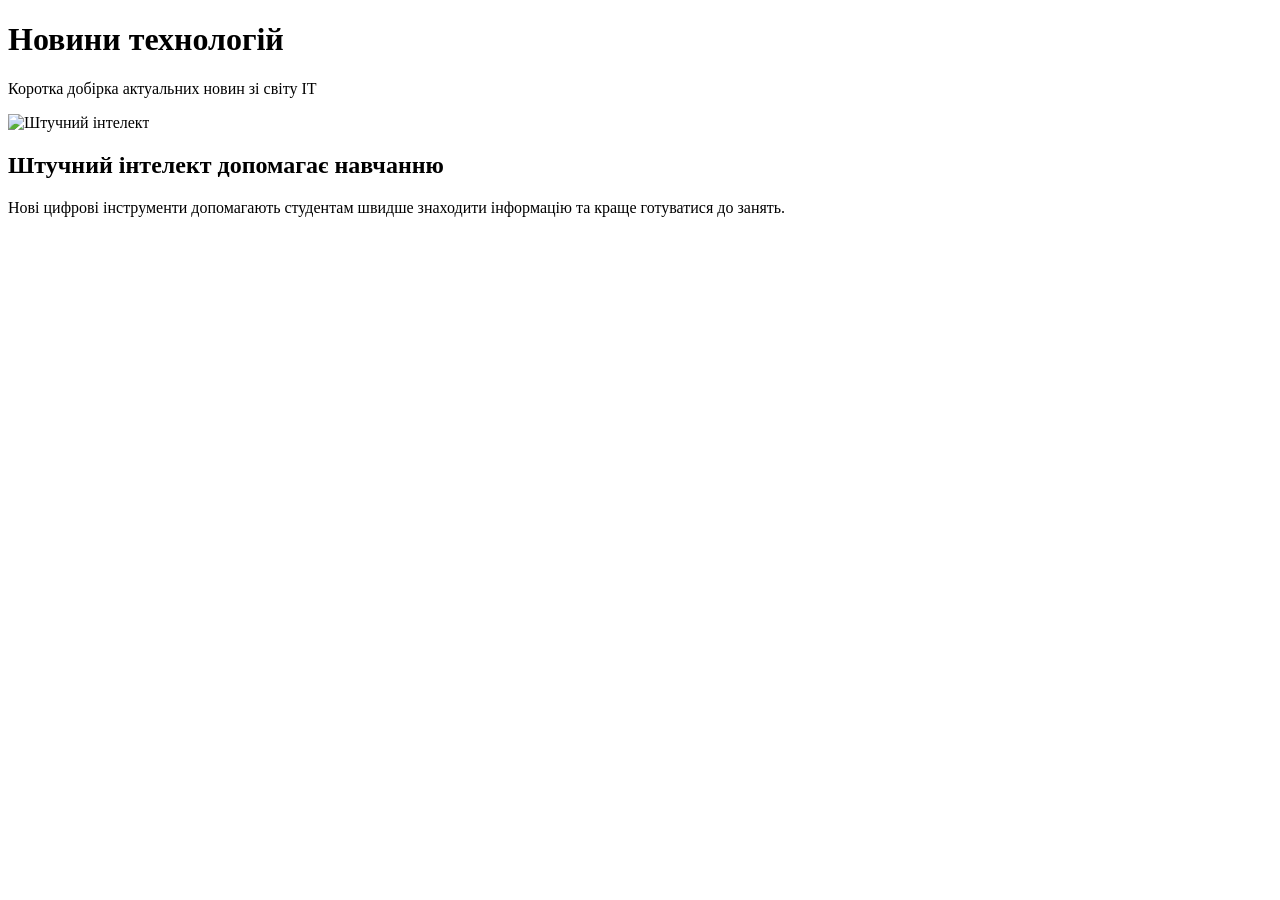
==== ipz244_sov/index.html @ 94b10061 "feat: add news page structure" ====
<!doctype html>
<html lang="uk">
<head>
    <meta charset="UTF-8" />
    <title>Новини технологій</title>
    <link rel="stylesheet" href="style.css" />
</head>
<body>
<header class="header">
    <h1>Новини технологій</h1>
    <p>Коротка добірка актуальних новин зі світу ІТ</p>
</header>

<main class="news-list">
    <article class="news-card">
        <img src="images/news-1.svg" alt="Штучний інтелект" />
        <div>
            <h2>Штучний інтелект допомагає навчанню</h2>
            <p>Нові цифрові інструменти допомагають студентам швидше знаходити інформацію та краще готуватися до занять.</p>
        </div>
    </article>
</main>
</body>
</html>
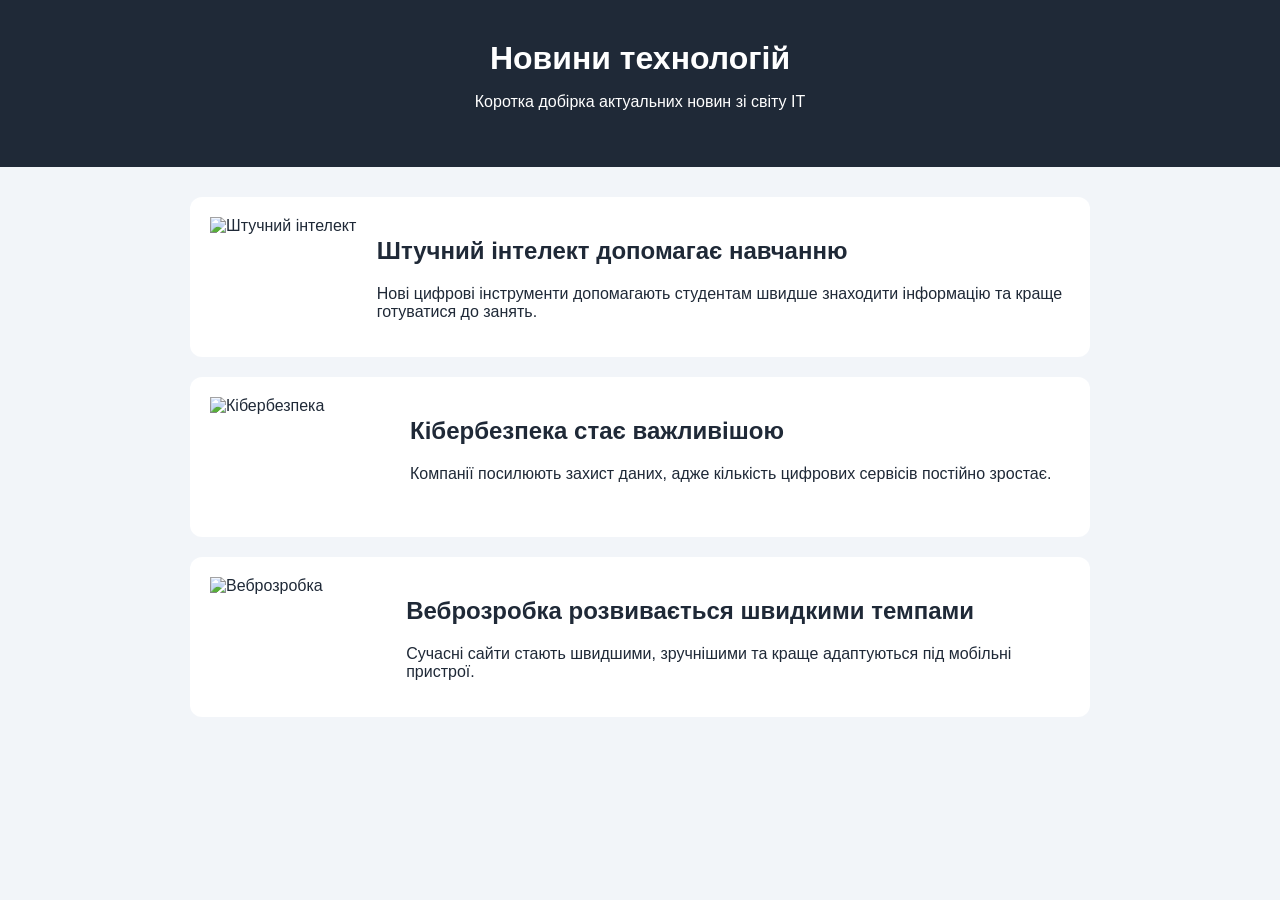
==== commit c75c10d0: "feat: add more news cards" ====
--- a/ipz244_sov/index.html
+++ b/ipz244_sov/index.html
@@ -19,6 +19,21 @@
             <p>Нові цифрові інструменти допомагають студентам швидше знаходити інформацію та краще готуватися до занять.</p>
         </div>
     </article>
+    <article class="news-card">
+        <img src="images/news-2.svg" alt="Кібербезпека" />
+        <div>
+            <h2>Кібербезпека стає важливішою</h2>
+            <p>Компанії посилюють захист даних, адже кількість цифрових сервісів постійно зростає.</p>
+        </div>
+    </article>
+
+    <article class="news-card">
+        <img src="images/news-3.svg" alt="Веброзробка" />
+        <div>
+            <h2>Веброзробка розвивається швидкими темпами</h2>
+            <p>Сучасні сайти стають швидшими, зручнішими та краще адаптуються під мобільні пристрої.</p>
+        </div>
+    </article>
 </main>
 </body>
-</html>+</html>
--- a/ipz244_sov/style.css
+++ b/ipz244_sov/style.css
@@ -0,0 +1,38 @@
+body {
+    margin: 0;
+    font-family: Arial, sans-serif;
+    background: #f2f5f9;
+    color: #1f2937;
+}
+
+.header {
+    padding: 40px 20px;
+    text-align: center;
+    background: #1f2937;
+    color: white;
+}
+
+.header h1 {
+    margin: 0 0 10px;
+}
+
+.news-list {
+    max-width: 900px;
+    margin: 30px auto;
+    padding: 0 20px;
+}
+
+.news-card {
+    display: flex;
+    gap: 20px;
+    margin-bottom: 20px;
+    padding: 20px;
+    background: white;
+    border-radius: 12px;
+}
+
+.news-card img {
+    width: 180px;
+    height: 120px;
+    object-fit: cover;
+}
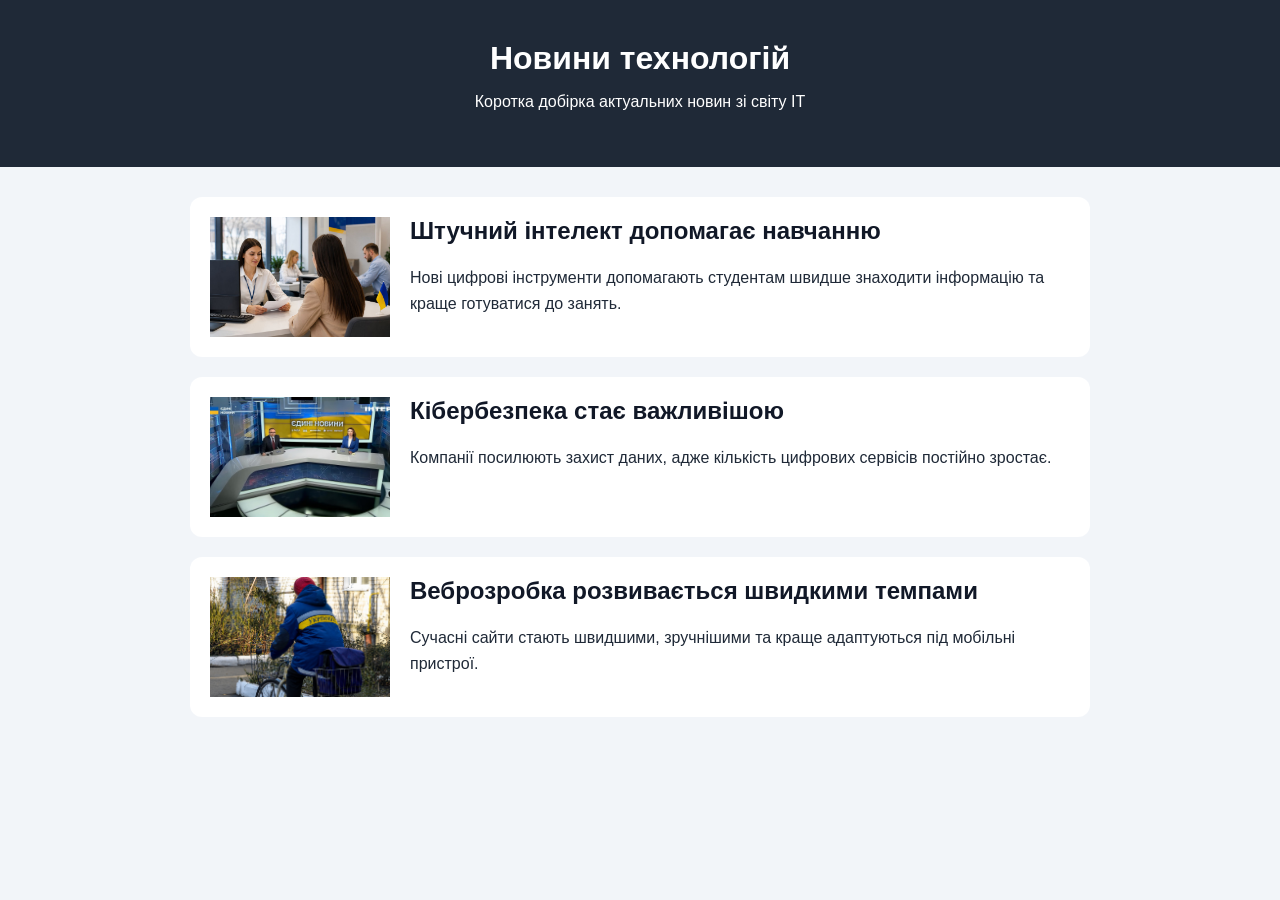
==== commit 0e0446cd: "feat: update page title in second branch" ====
--- a/ipz244_sov/index.html
+++ b/ipz244_sov/index.html
@@ -2,7 +2,7 @@
 <html lang="uk">
 <head>
     <meta charset="UTF-8" />
-    <title>Новини технологій</title>
+    <title>Студентські ІТ-новини</title>
     <link rel="stylesheet" href="style.css" />
 </head>
 <body>
@@ -13,14 +13,14 @@
 
 <main class="news-list">
     <article class="news-card">
-        <img src="images/news-1.svg" alt="Штучний інтелект" />
+        <img src="images/news-1.jpeg" alt="Штучний інтелект" />
         <div>
             <h2>Штучний інтелект допомагає навчанню</h2>
             <p>Нові цифрові інструменти допомагають студентам швидше знаходити інформацію та краще готуватися до занять.</p>
         </div>
     </article>
     <article class="news-card">
-        <img src="images/news-2.svg" alt="Кібербезпека" />
+        <img src="images/news-2.jpg" alt="Кібербезпека" />
         <div>
             <h2>Кібербезпека стає важливішою</h2>
             <p>Компанії посилюють захист даних, адже кількість цифрових сервісів постійно зростає.</p>
@@ -28,7 +28,7 @@
     </article>
 
     <article class="news-card">
-        <img src="images/news-3.svg" alt="Веброзробка" />
+        <img src="images/news-3.png" alt="Веброзробка" />
         <div>
             <h2>Веброзробка розвивається швидкими темпами</h2>
             <p>Сучасні сайти стають швидшими, зручнішими та краще адаптуються під мобільні пристрої.</p>
--- a/ipz244_sov/style.css
+++ b/ipz244_sov/style.css
@@ -35,4 +35,23 @@
     width: 180px;
     height: 120px;
     object-fit: cover;
+}
+.news-card h2 {
+    margin-top: 0;
+    color: #111827;
+}
+
+.news-card p {
+    line-height: 1.6;
+}
+
+@media (max-width: 700px) {
+    .news-card {
+        flex-direction: column;
+    }
+
+    .news-card img {
+        width: 100%;
+        height: auto;
+    }
 }
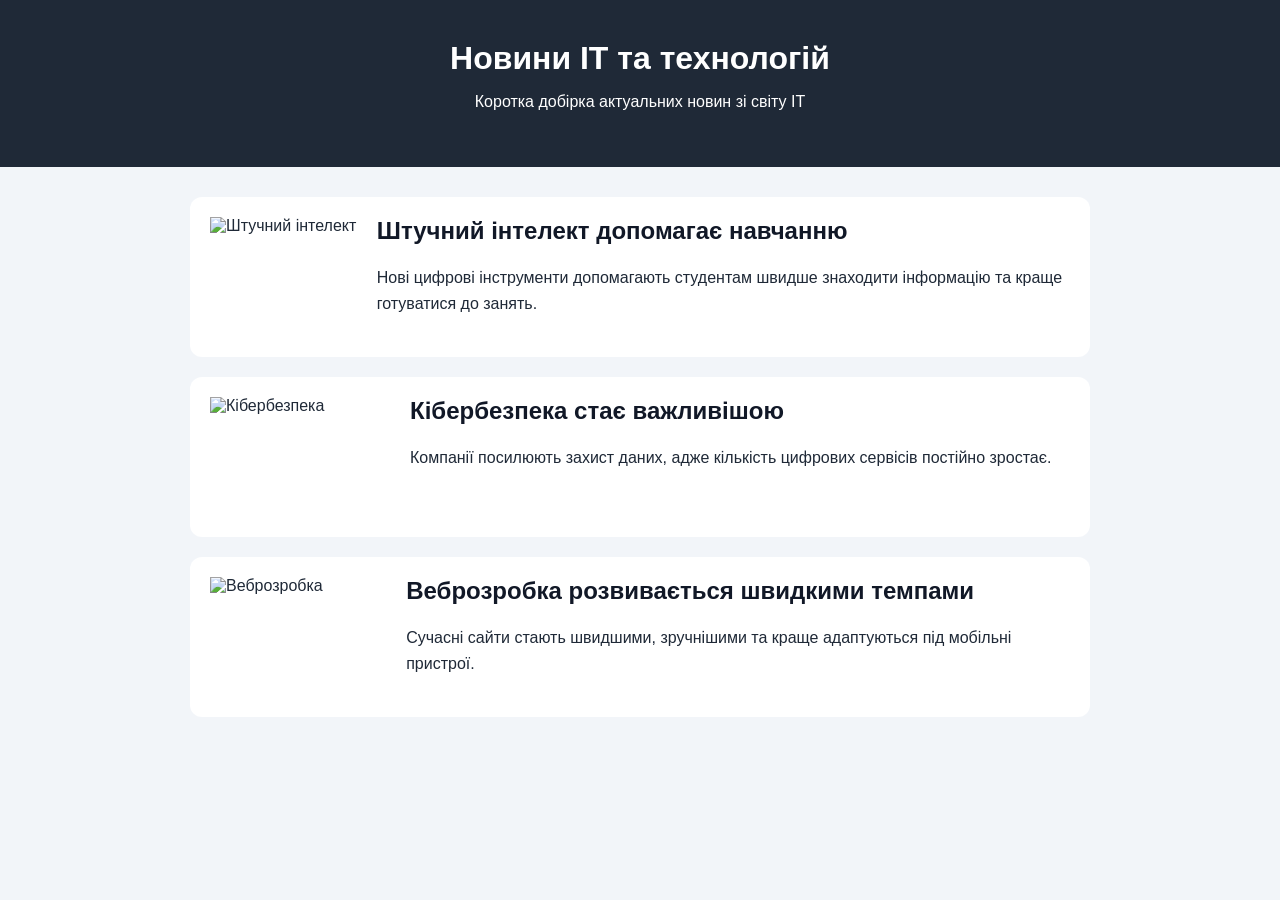
==== commit 00eb0d66: "feat: update news page title" ====
--- a/ipz244_sov/index.html
+++ b/ipz244_sov/index.html
@@ -2,25 +2,25 @@
 <html lang="uk">
 <head>
     <meta charset="UTF-8" />
-    <title>Студентські ІТ-новини</title>
+    <title>Новини ІТ та технологій</title>
     <link rel="stylesheet" href="style.css" />
 </head>
 <body>
 <header class="header">
-    <h1>Новини технологій</h1>
+    <h1>Новини ІТ та технологій</h1>
     <p>Коротка добірка актуальних новин зі світу ІТ</p>
 </header>
 
 <main class="news-list">
     <article class="news-card">
-        <img src="images/news-1.jpeg" alt="Штучний інтелект" />
+        <img src="images/news-1.svg" alt="Штучний інтелект" />
         <div>
             <h2>Штучний інтелект допомагає навчанню</h2>
             <p>Нові цифрові інструменти допомагають студентам швидше знаходити інформацію та краще готуватися до занять.</p>
         </div>
     </article>
     <article class="news-card">
-        <img src="images/news-2.jpg" alt="Кібербезпека" />
+        <img src="images/news-2.svg" alt="Кібербезпека" />
         <div>
             <h2>Кібербезпека стає важливішою</h2>
             <p>Компанії посилюють захист даних, адже кількість цифрових сервісів постійно зростає.</p>
@@ -28,7 +28,7 @@
     </article>
 
     <article class="news-card">
-        <img src="images/news-3.png" alt="Веброзробка" />
+        <img src="images/news-3.svg" alt="Веброзробка" />
         <div>
             <h2>Веброзробка розвивається швидкими темпами</h2>
             <p>Сучасні сайти стають швидшими, зручнішими та краще адаптуються під мобільні пристрої.</p>
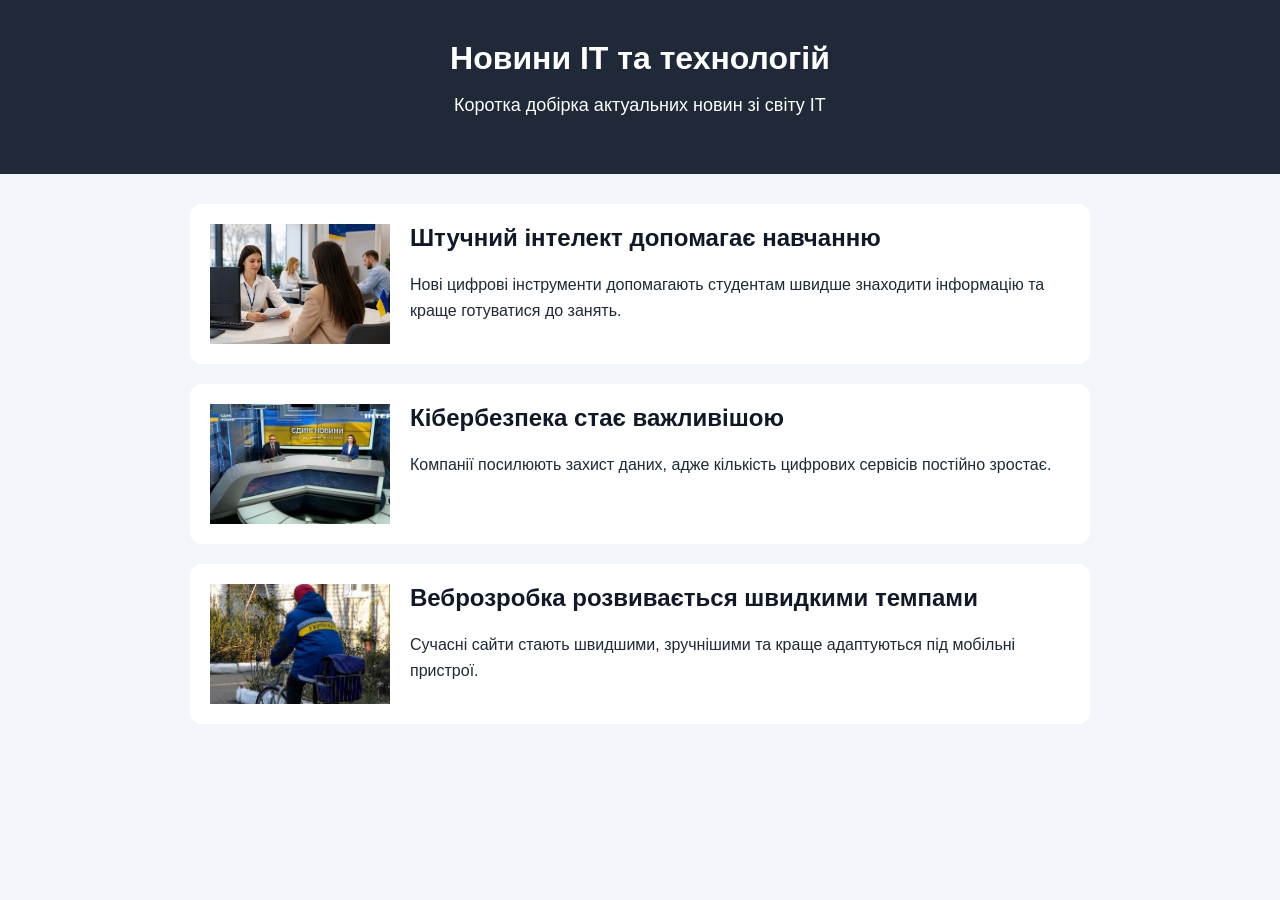
==== commit d0068f93: "merge: resolve branch conflicts" ====
--- a/ipz244_sov/index.html
+++ b/ipz244_sov/index.html
@@ -2,7 +2,7 @@
 <html lang="uk">
 <head>
     <meta charset="UTF-8" />
-    <title>Новини ІТ та технологій</title>
+    <title>Студентські ІТ-новини</title>
     <link rel="stylesheet" href="style.css" />
 </head>
 <body>
@@ -13,14 +13,14 @@
 
 <main class="news-list">
     <article class="news-card">
-        <img src="images/news-1.svg" alt="Штучний інтелект" />
+        <img src="images/news-1.jpeg" alt="Штучний інтелект" />
         <div>
             <h2>Штучний інтелект допомагає навчанню</h2>
             <p>Нові цифрові інструменти допомагають студентам швидше знаходити інформацію та краще готуватися до занять.</p>
         </div>
     </article>
     <article class="news-card">
-        <img src="images/news-2.svg" alt="Кібербезпека" />
+        <img src="images/news-2.jpg" alt="Кібербезпека" />
         <div>
             <h2>Кібербезпека стає важливішою</h2>
             <p>Компанії посилюють захист даних, адже кількість цифрових сервісів постійно зростає.</p>
@@ -28,7 +28,7 @@
     </article>
 
     <article class="news-card">
-        <img src="images/news-3.svg" alt="Веброзробка" />
+        <img src="images/news-3.png" alt="Веброзробка" />
         <div>
             <h2>Веброзробка розвивається швидкими темпами</h2>
             <p>Сучасні сайти стають швидшими, зручнішими та краще адаптуються під мобільні пристрої.</p>
--- a/ipz244_sov/style.css
+++ b/ipz244_sov/style.css
@@ -54,4 +54,15 @@
         width: 100%;
         height: auto;
     }
+}
+.header p {
+    font-size: 18px;
+}
+
+.news-card {
+    transition: transform 0.2s;
+}
+
+.news-card:hover {
+    transform: scale(1.02);
 }
